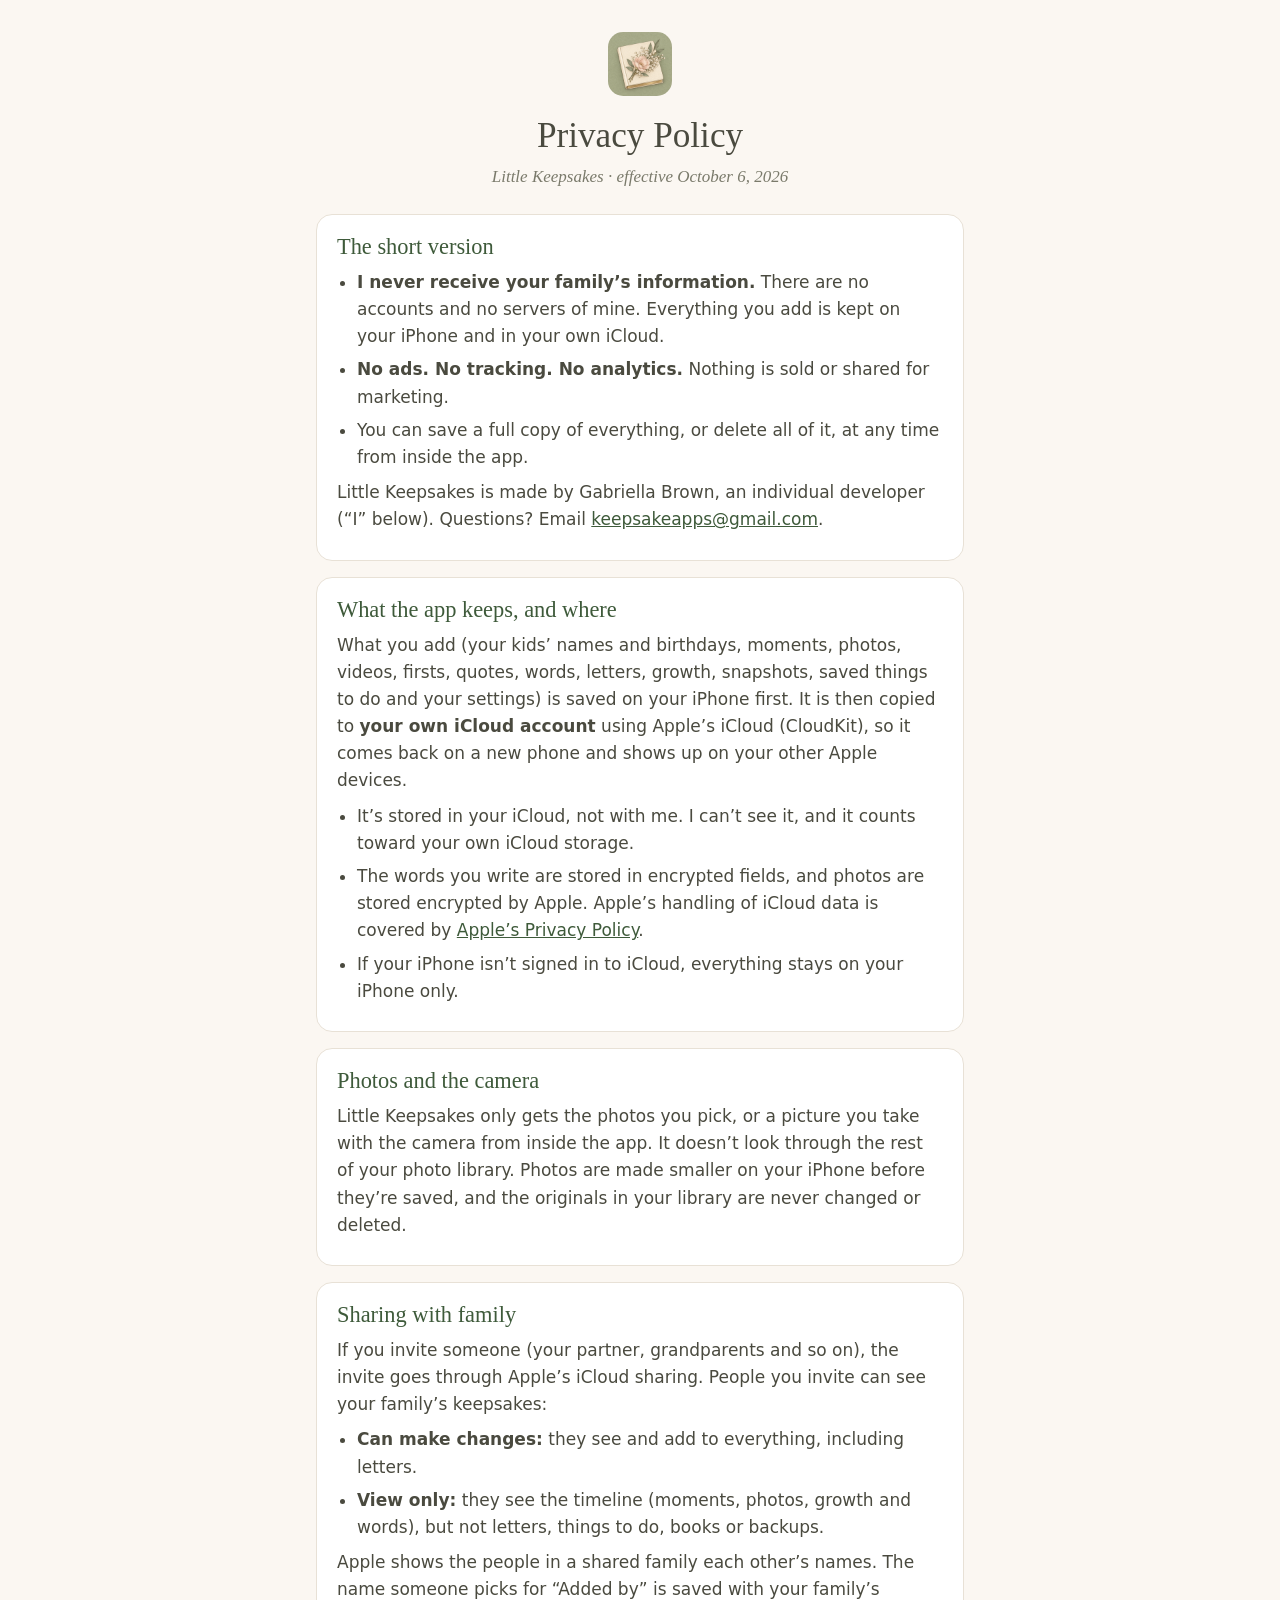
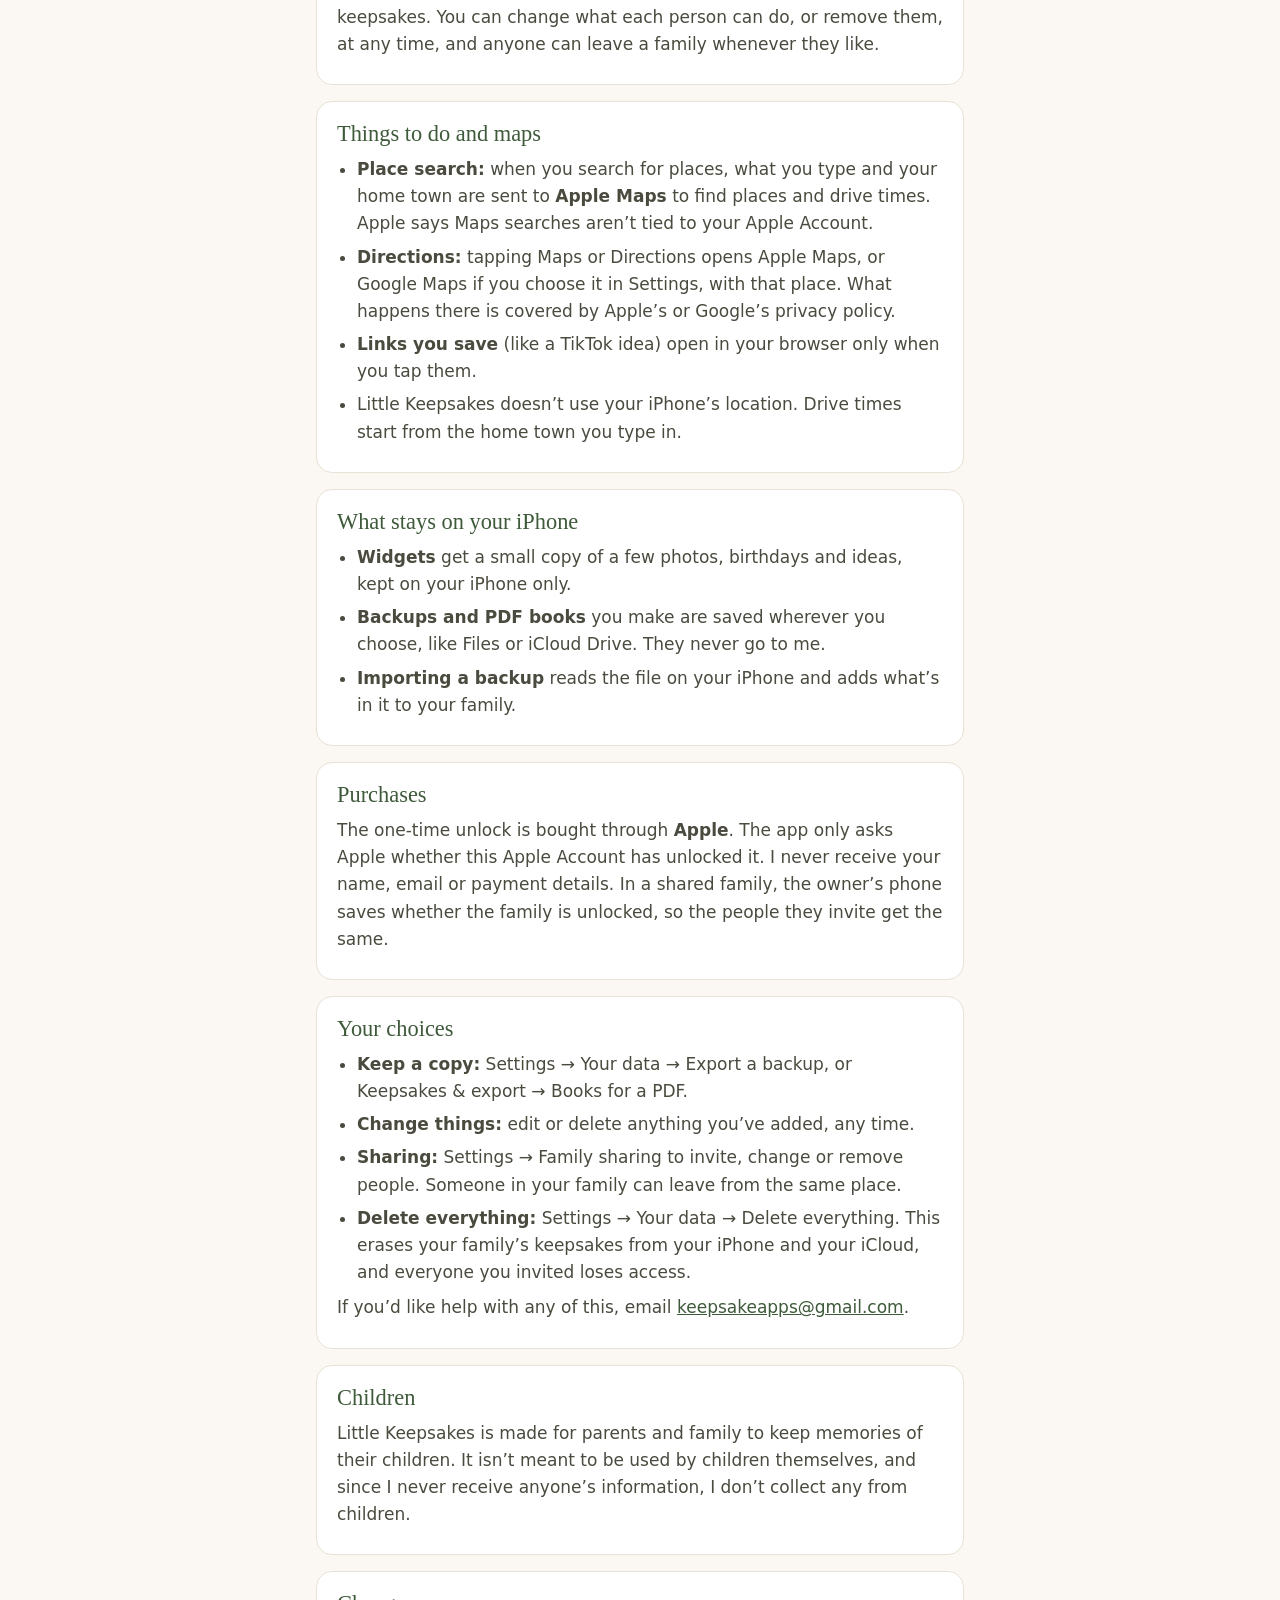
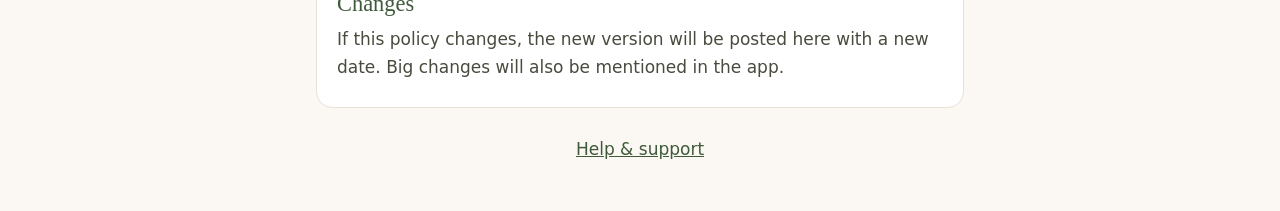
==== privacy.html @ 7bc4f045 "Add files via upload" ====
<!doctype html>
<html lang="en">
<head>
<meta charset="utf-8">
<meta name="viewport" content="width=device-width, initial-scale=1, viewport-fit=cover">
<title>Privacy Policy · Little Keepsakes</title>
<meta name="theme-color" content="#fbf7f2">
<link rel="icon" href="icon-192.png">
<link rel="stylesheet" href="pages.css">
</head>
<body>
<main class="doc">
  <header class="doc-head">
    <img src="icon-192.png" alt="">
    <h1>Privacy Policy</h1>
    <p class="sub">Little Keepsakes · effective October 6, 2026</p>
  </header>

  <section class="card">
    <h2>The short version</h2>
    <ul>
      <li><strong>I never receive your family’s information.</strong> There are no accounts and no servers of mine. Everything you add is kept on your iPhone and in your own iCloud.</li>
      <li><strong>No ads. No tracking. No analytics.</strong> Nothing is sold or shared for marketing.</li>
      <li>You can save a full copy of everything, or delete all of it, at any time from inside the app.</li>
    </ul>
    <p>Little Keepsakes is made by Gabriella Brown, an individual developer (“I” below). Questions? Email <a href="mailto:keepsakeapps@gmail.com">keepsakeapps@gmail.com</a>.</p>
  </section>

  <section class="card">
    <h2>What the app keeps, and where</h2>
    <p>What you add (your kids’ names and birthdays, moments, photos, videos, firsts, quotes, words, letters, growth, snapshots, saved things to do and your settings) is saved on your iPhone first. It is then copied to <strong>your own iCloud account</strong> using Apple’s iCloud (CloudKit), so it comes back on a new phone and shows up on your other Apple devices.</p>
    <ul>
      <li>It’s stored in your iCloud, not with me. I can’t see it, and it counts toward your own iCloud storage.</li>
      <li>The words you write are stored in encrypted fields, and photos are stored encrypted by Apple. Apple’s handling of iCloud data is covered by <a href="https://www.apple.com/legal/privacy/">Apple’s Privacy Policy</a>.</li>
      <li>If your iPhone isn’t signed in to iCloud, everything stays on your iPhone only.</li>
    </ul>
  </section>

  <section class="card">
    <h2>Photos and the camera</h2>
    <p>Little Keepsakes only gets the photos you pick, or a picture you take with the camera from inside the app. It doesn’t look through the rest of your photo library. Photos are made smaller on your iPhone before they’re saved, and the originals in your library are never changed or deleted.</p>
  </section>

  <section class="card">
    <h2>Sharing with family</h2>
    <p>If you invite someone (your partner, grandparents and so on), the invite goes through Apple’s iCloud sharing. People you invite can see your family’s keepsakes:</p>
    <ul>
      <li><strong>Can make changes:</strong> they see and add to everything, including letters.</li>
      <li><strong>View only:</strong> they see the timeline (moments, photos, growth and words), but not letters, things to do, books or backups.</li>
    </ul>
    <p>Apple shows the people in a shared family each other’s names. The name someone picks for “Added by” is saved with your family’s keepsakes. You can change what each person can do, or remove them, at any time, and anyone can leave a family whenever they like.</p>
  </section>

  <section class="card">
    <h2>Things to do and maps</h2>
    <ul>
      <li><strong>Place search:</strong> when you search for places, what you type and your home town are sent to <strong>Apple Maps</strong> to find places and drive times. Apple says Maps searches aren’t tied to your Apple Account.</li>
      <li><strong>Directions:</strong> tapping Maps or Directions opens Apple Maps, or Google Maps if you choose it in Settings, with that place. What happens there is covered by Apple’s or Google’s privacy policy.</li>
      <li><strong>Links you save</strong> (like a TikTok idea) open in your browser only when you tap them.</li>
      <li>Little Keepsakes doesn’t use your iPhone’s location. Drive times start from the home town you type in.</li>
    </ul>
  </section>

  <section class="card">
    <h2>What stays on your iPhone</h2>
    <ul>
      <li><strong>Widgets</strong> get a small copy of a few photos, birthdays and ideas, kept on your iPhone only.</li>
      <li><strong>Backups and PDF books</strong> you make are saved wherever you choose, like Files or iCloud Drive. They never go to me.</li>
      <li><strong>Importing a backup</strong> reads the file on your iPhone and adds what’s in it to your family.</li>
    </ul>
  </section>

  <section class="card">
    <h2>Purchases</h2>
    <p>The one-time unlock is bought through <strong>Apple</strong>. The app only asks Apple whether this Apple Account has unlocked it. I never receive your name, email or payment details. In a shared family, the owner’s phone saves whether the family is unlocked, so the people they invite get the same.</p>
  </section>

  <section class="card">
    <h2>Your choices</h2>
    <ul>
      <li><strong>Keep a copy:</strong> Settings → Your data → Export a backup, or Keepsakes &amp; export → Books for a PDF.</li>
      <li><strong>Change things:</strong> edit or delete anything you’ve added, any time.</li>
      <li><strong>Sharing:</strong> Settings → Family sharing to invite, change or remove people. Someone in your family can leave from the same place.</li>
      <li><strong>Delete everything:</strong> Settings → Your data → Delete everything. This erases your family’s keepsakes from your iPhone and your iCloud, and everyone you invited loses access.</li>
    </ul>
    <p>If you’d like help with any of this, email <a href="mailto:keepsakeapps@gmail.com">keepsakeapps@gmail.com</a>.</p>
  </section>

  <section class="card">
    <h2>Children</h2>
    <p>Little Keepsakes is made for parents and family to keep memories of their children. It isn’t meant to be used by children themselves, and since I never receive anyone’s information, I don’t collect any from children.</p>
  </section>

  <section class="card">
    <h2>Changes</h2>
    <p>If this policy changes, the new version will be posted here with a new date. Big changes will also be mentioned in the app.</p>
  </section>

  <p class="foot"><a href="support.html">Help &amp; support</a></p>
</main>
</body>
</html>
---- pages.css ----
/* The privacy policy and help pages (privacy.html, support.html): the app's
   cream-and-sage look, as a plain readable page. Light and dark like the app. */
:root {
  --bg: #fbf7f2; --surface: #ffffff; --border: #e8e1d6; --text: #4a4a3f; --muted: #7a7a6b;
  --sage-ink: #3e5a3a; --gold: #b08a3e;
  --serif: Georgia, 'Iowan Old Style', 'Times New Roman', serif;
  --sans: -apple-system, BlinkMacSystemFont, 'Segoe UI', system-ui, sans-serif;
}
@media (prefers-color-scheme: dark) {
  :root { --bg: #1f1e1b; --surface: #2a2925; --border: #3d3b35; --text: #ede8df; --muted: #a6a194; --sage-ink: #c5d8c0; --gold: #d9b46a; }
}
* { box-sizing: border-box; }
body { margin: 0; background: var(--bg); color: var(--text); font: 17px/1.6 var(--sans); -webkit-text-size-adjust: 100%; }
.doc { max-width: 680px; margin: 0 auto; padding: calc(env(safe-area-inset-top) + 32px) 16px calc(env(safe-area-inset-bottom) + 40px); }
.doc-head { text-align: center; margin-bottom: 24px; }
.doc-head img { width: 64px; height: 64px; border-radius: 15px; }
h1 { font: 400 2.2rem/1.15 var(--serif); margin: 12px 0 6px; }
.sub { margin: 0; color: var(--muted); font-style: italic; font-family: var(--serif); }
.card { background: var(--surface); border: 1px solid var(--border); border-radius: 16px; padding: 18px 20px; margin: 16px 0; }
h2 { font: 400 1.4rem/1.25 var(--serif); color: var(--sage-ink); margin: 0 0 8px; }
p { margin: 8px 0; }
ul { margin: 8px 0; padding-left: 20px; }
li { margin: 6px 0; }
a { color: var(--sage-ink); }
strong { font-weight: 600; }
details { border-top: 1px solid var(--border); padding: 10px 0; }
details:first-of-type { border-top: 0; }
summary { cursor: pointer; font-weight: 600; list-style: none; }
summary::-webkit-details-marker { display: none; }
summary::before { content: '›'; display: inline-block; width: 18px; color: var(--gold); transition: transform .2s; }
details[open] summary::before { transform: rotate(90deg); }
details p, details ul { color: var(--muted); margin-left: 18px; }
.foot { text-align: center; margin-top: 28px; }
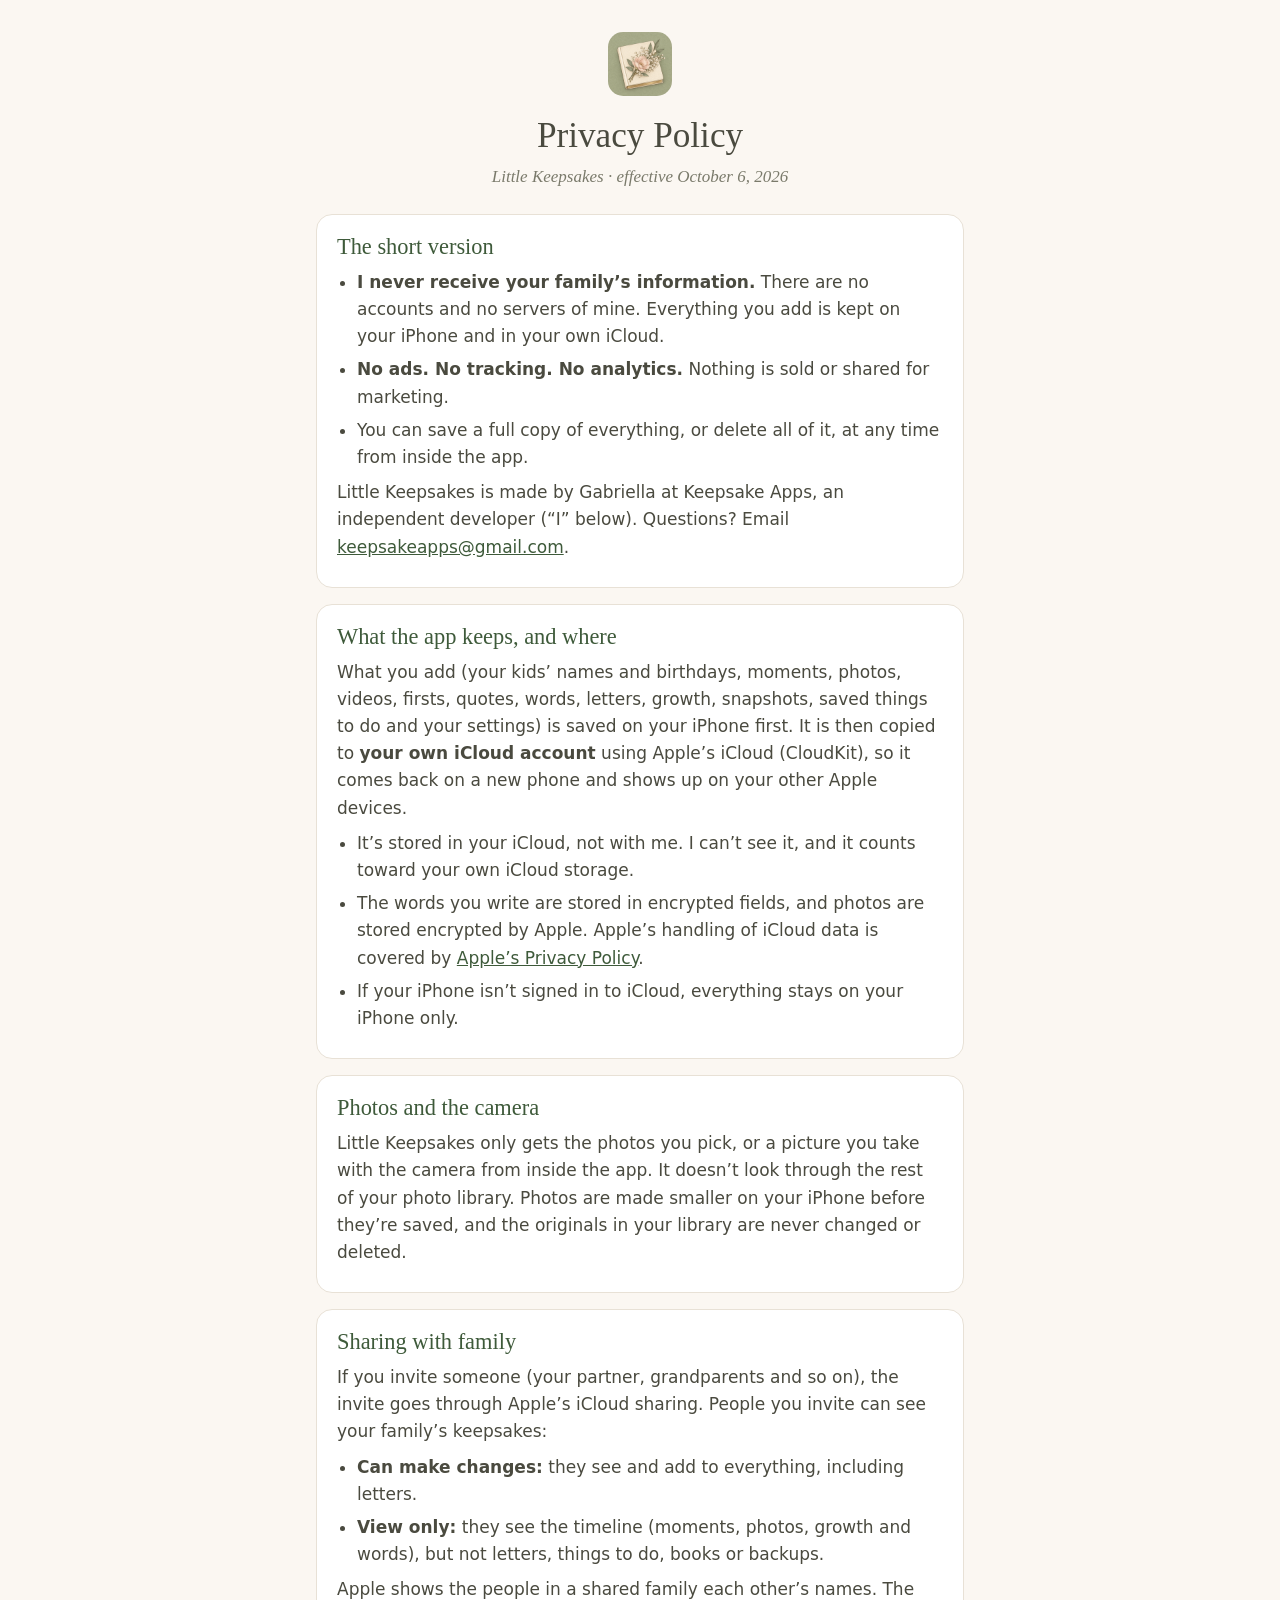
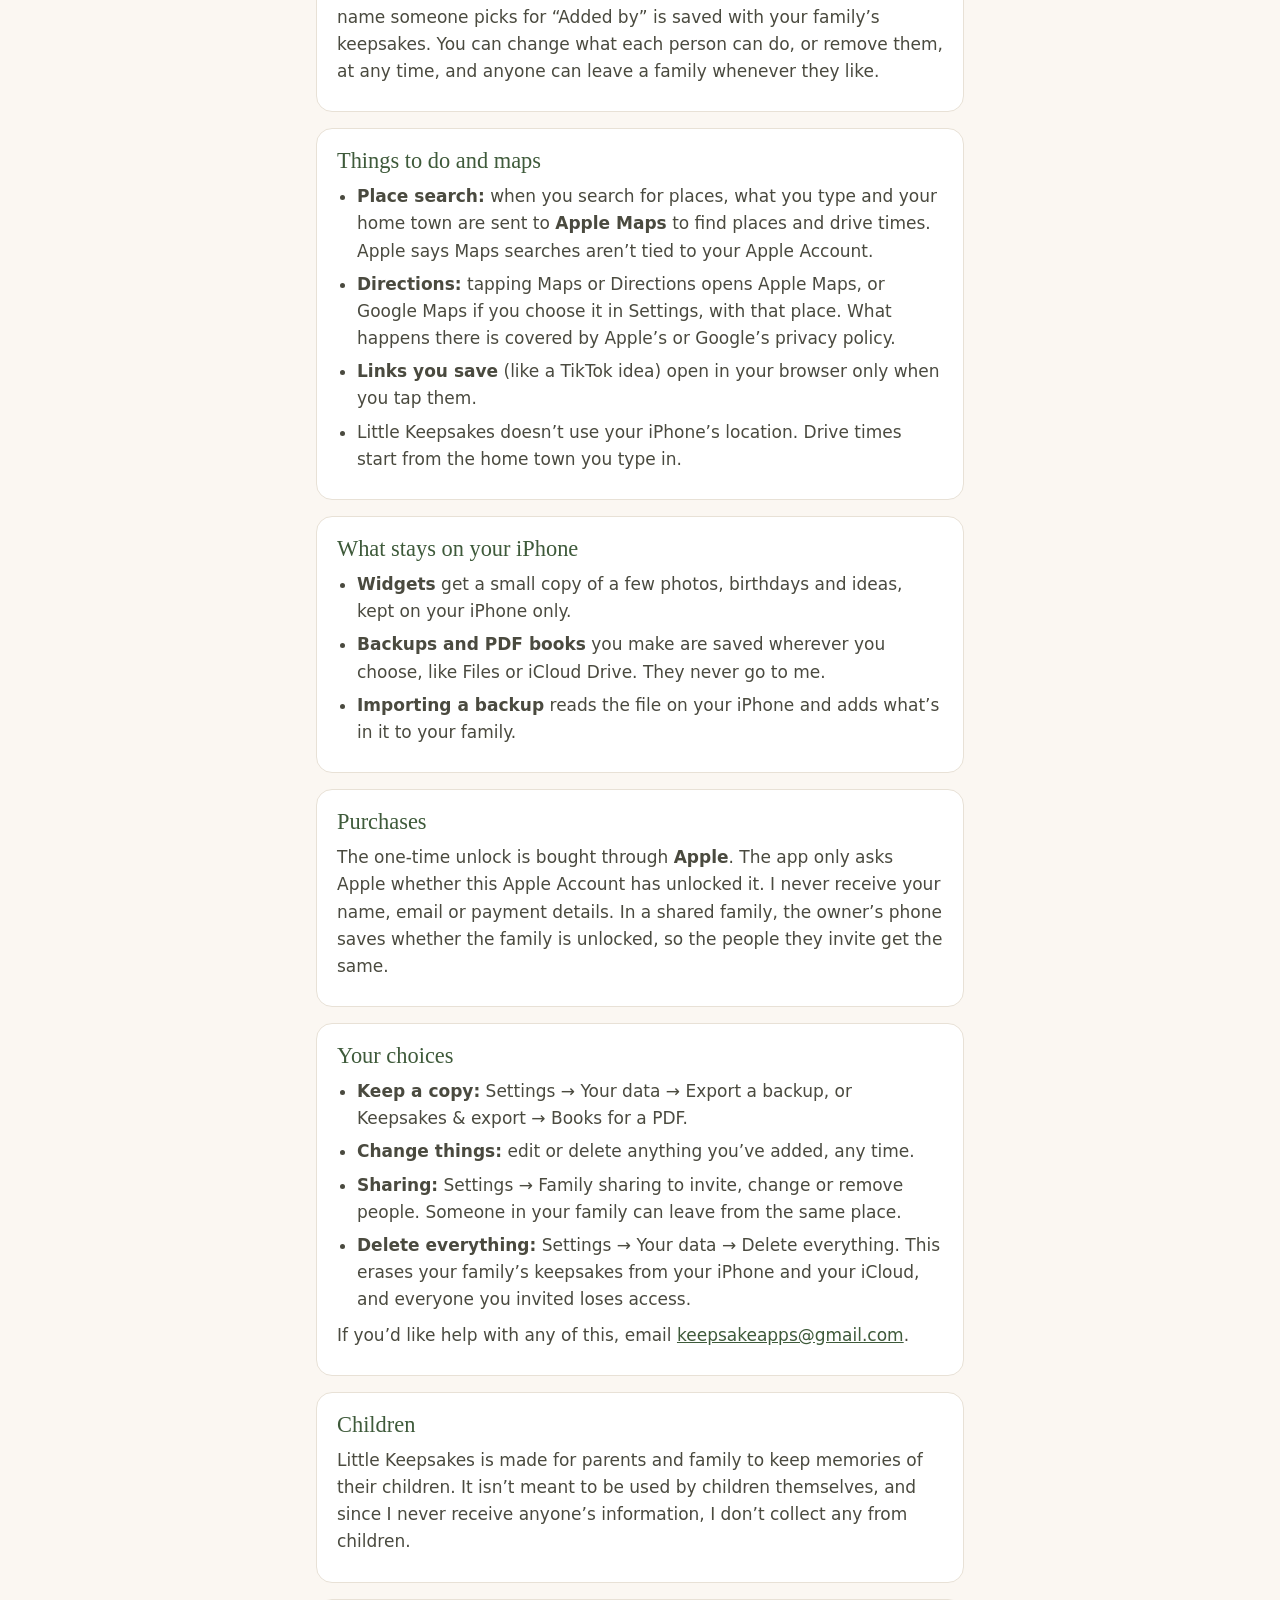
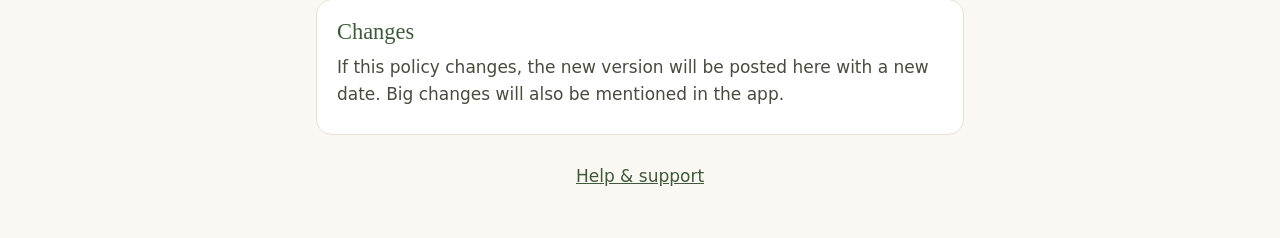
==== commit 59d0e24c: "Add files via upload" ====
--- a/privacy.html
+++ b/privacy.html
@@ -23,7 +23,7 @@
       <li><strong>No ads. No tracking. No analytics.</strong> Nothing is sold or shared for marketing.</li>
       <li>You can save a full copy of everything, or delete all of it, at any time from inside the app.</li>
     </ul>
-    <p>Little Keepsakes is made by Gabriella Brown, an individual developer (“I” below). Questions? Email <a href="mailto:keepsakeapps@gmail.com">keepsakeapps@gmail.com</a>.</p>
+    <p>Little Keepsakes is made by Gabriella at Keepsake Apps, an independent developer (“I” below). Questions? Email <a href="mailto:keepsakeapps@gmail.com">keepsakeapps@gmail.com</a>.</p>
   </section>
 
   <section class="card">
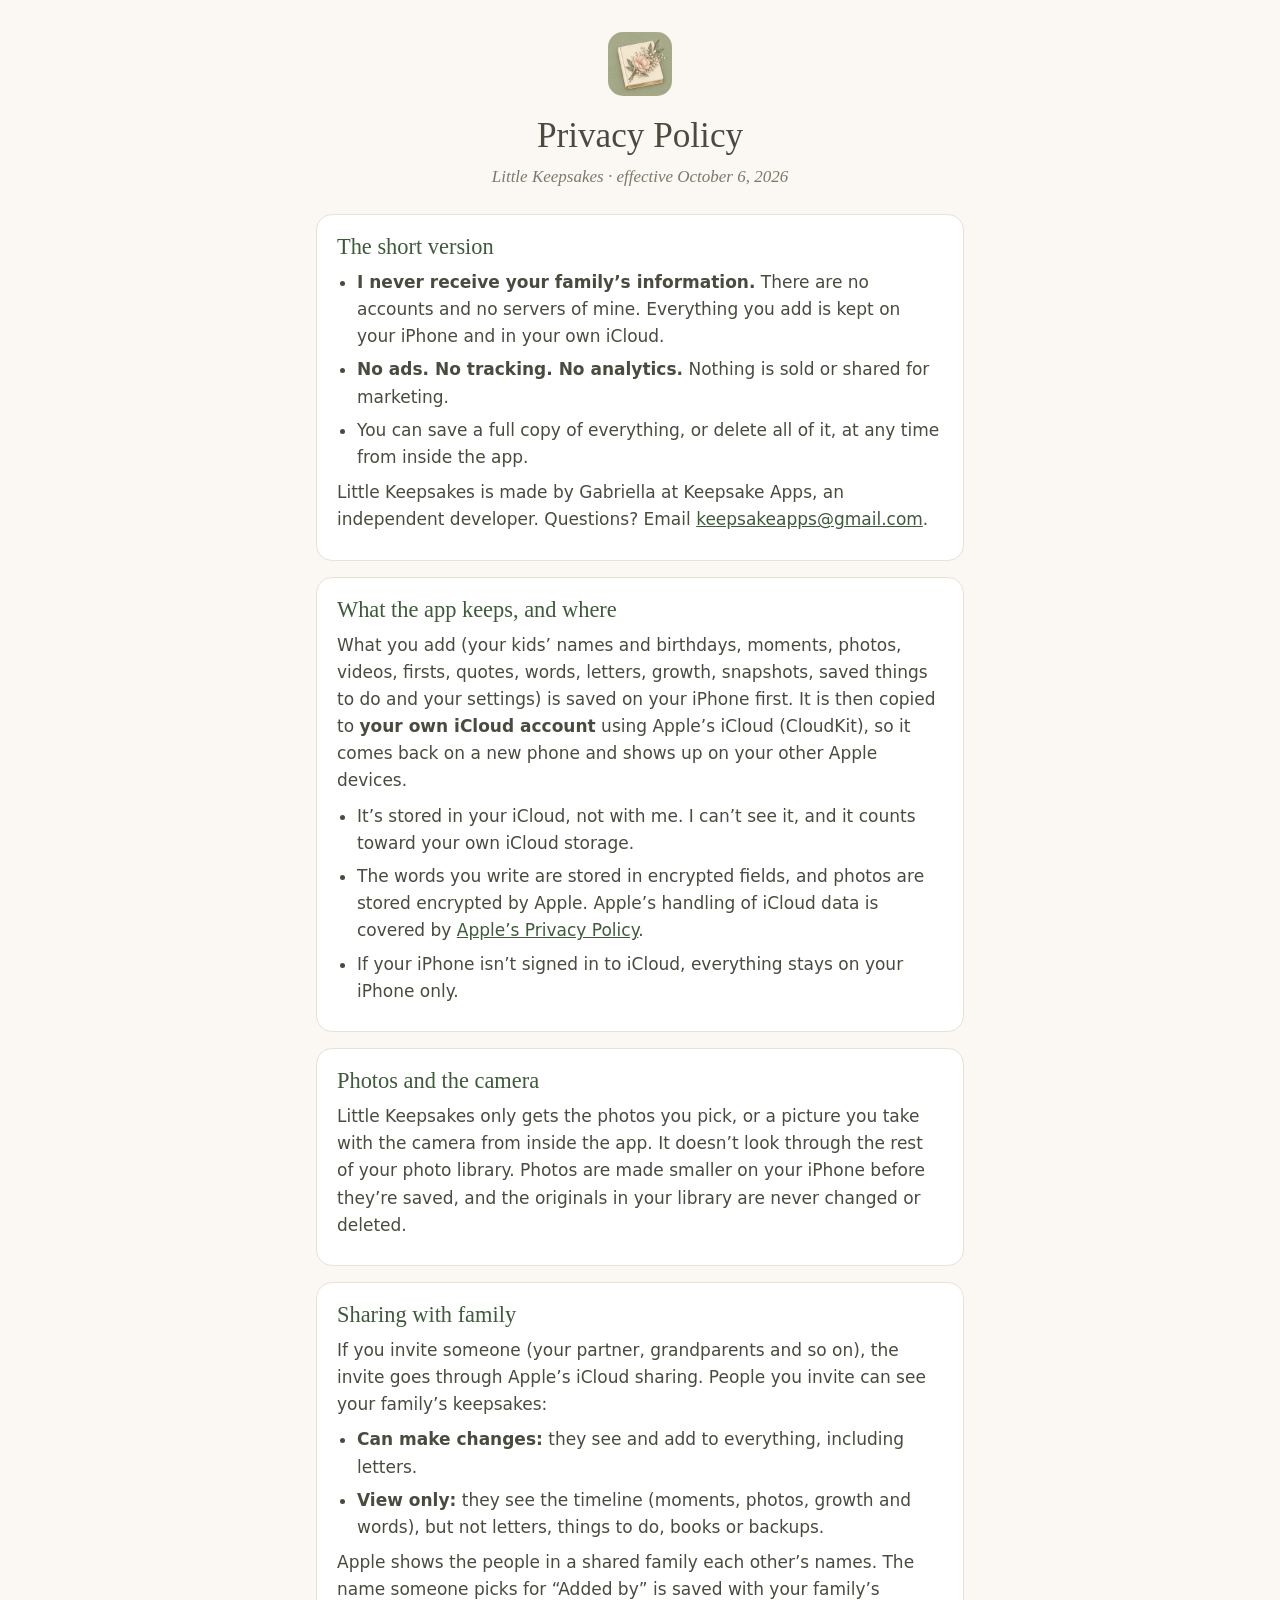
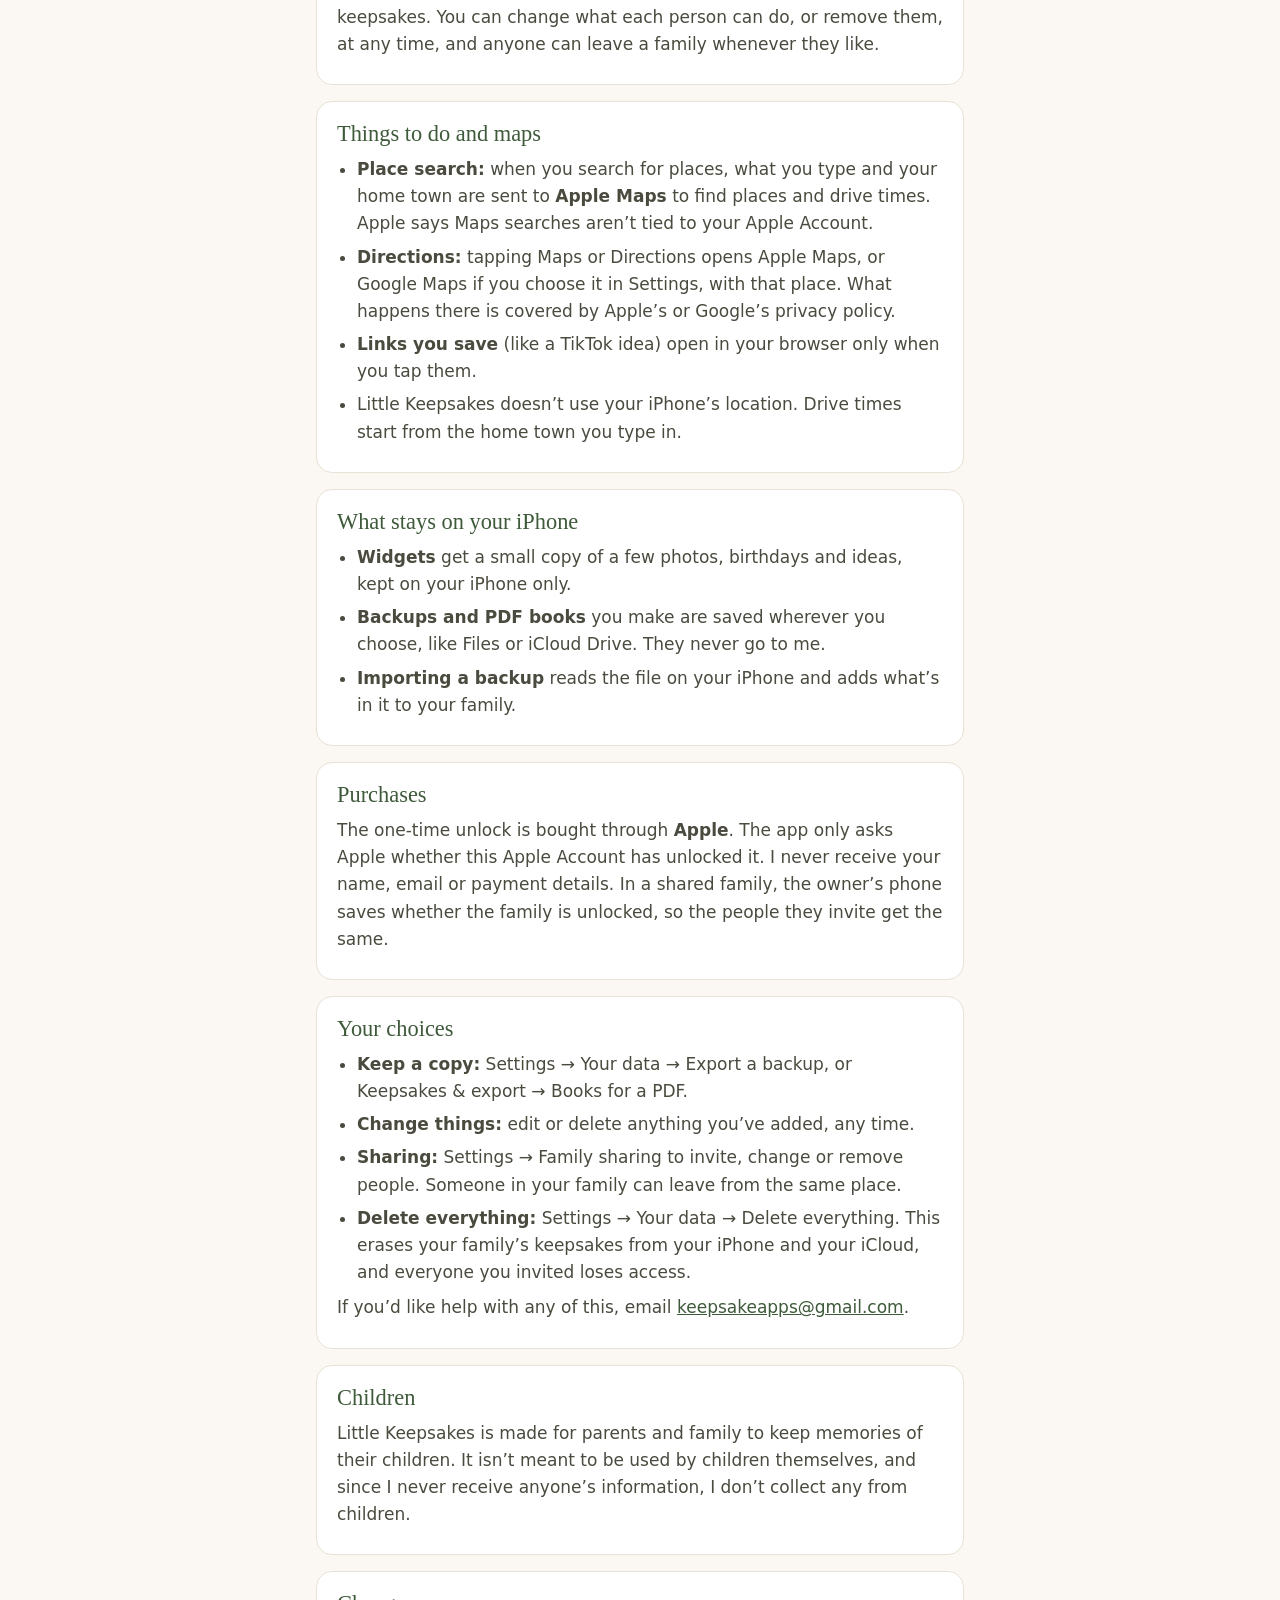
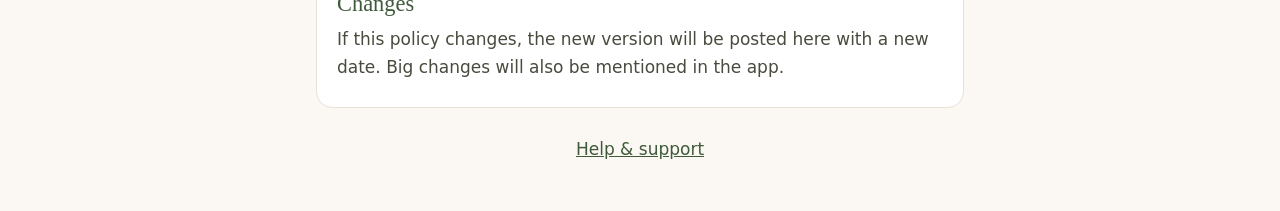
==== commit 55f33a11: "Add files via upload" ====
--- a/privacy.html
+++ b/privacy.html
@@ -23,7 +23,7 @@
       <li><strong>No ads. No tracking. No analytics.</strong> Nothing is sold or shared for marketing.</li>
       <li>You can save a full copy of everything, or delete all of it, at any time from inside the app.</li>
     </ul>
-    <p>Little Keepsakes is made by Gabriella at Keepsake Apps, an independent developer (“I” below). Questions? Email <a href="mailto:keepsakeapps@gmail.com">keepsakeapps@gmail.com</a>.</p>
+    <p>Little Keepsakes is made by Gabriella at Keepsake Apps, an independent developer. Questions? Email <a href="mailto:keepsakeapps@gmail.com">keepsakeapps@gmail.com</a>.</p>
   </section>
 
   <section class="card">
